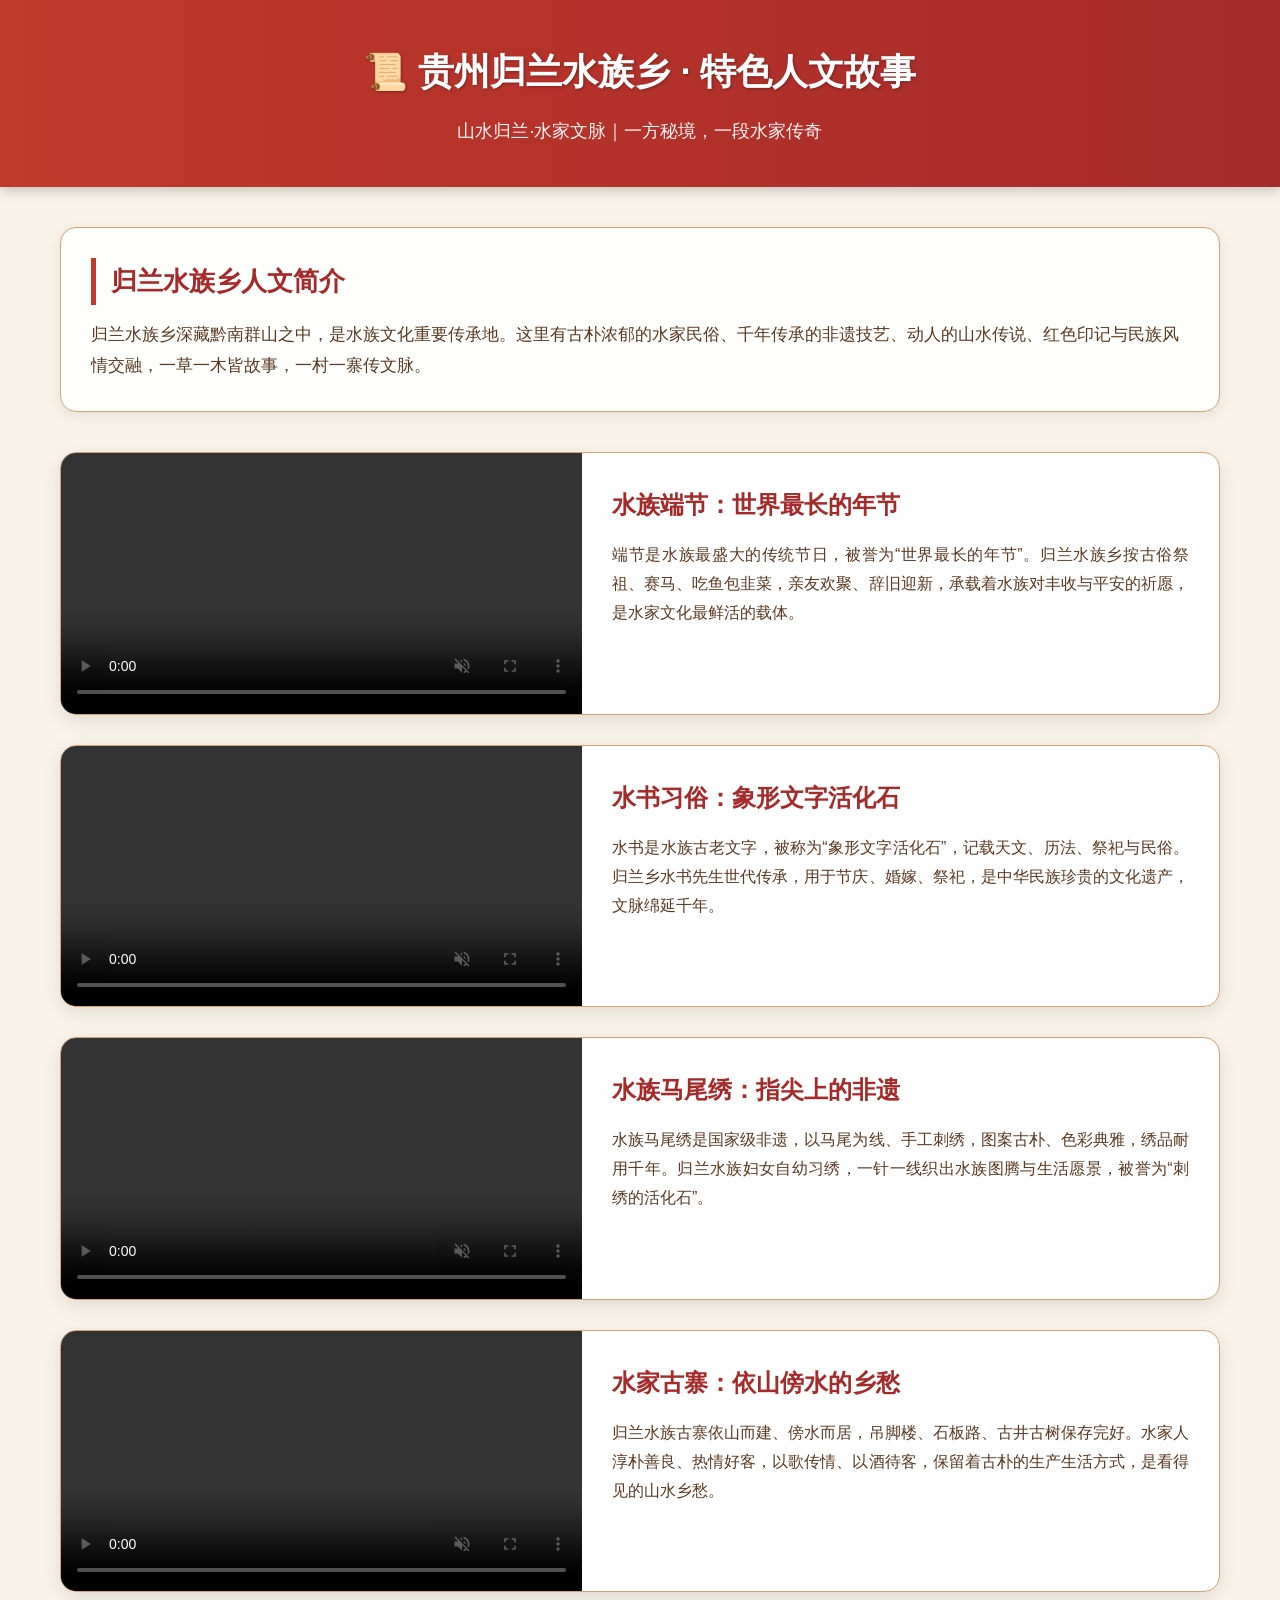
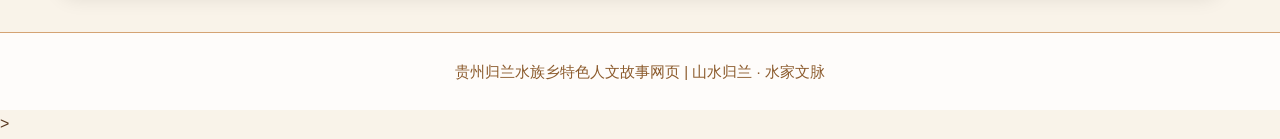
==== guilanrenwen/index.html @ 74374b3f "Add files via upload" ====
<!DOCTYPE html>
<html lang="zh-CN">
<head>
    <meta charset="UTF-8">
    <title>贵州归兰水族乡 · 特色人文故事</title>
    <style>
        * {
            margin: 0;
            padding: 0;
            box-sizing: border-box;
            font-family: "微软雅黑", sans-serif;
        }

        body {
            /* 改成你要的国风米白底色 */
            background: #f9f3e9;
            color: #5a3921;
            line-height: 1.8;
            background-image: url(""); /* 可以自己加古风山水底纹 */
        }

        /* 顶部标题栏，改成红棕国风配色 */
        .header-banner {
            background: linear-gradient(90deg, #c0392b, #a52a2a);
            color: white;
            text-align: center;
            padding: 40px 20px;
            box-shadow: 0 4px 12px rgba(0,0,0,0.2);
        }

        .header-banner h1 {
            font-size: 36px;
            margin-bottom: 10px;
            text-shadow: 1px 1px 3px rgba(0,0,0,0.3);
        }

        .header-banner p {
            font-size: 18px;
            opacity: 0.95;
        }

        .container {
            max-width: 1200px;
            margin: 40px auto;
            padding: 0 20px;
        }

        /* 简介模块，国风米白卡片 */
        .intro-section {
            background: rgba(255,255,255,0.9);
            border-radius: 16px;
            padding: 30px;
            margin-bottom: 40px;
            box-shadow: 0 4px 16px rgba(0,0,0,0.08);
            border: 1px solid #d4a373;
        }

        .intro-section h2 {
            color: #a52a2a;
            font-size: 26px;
            margin-bottom: 15px;
            border-left: 5px solid #c0392b;
            padding-left: 15px;
        }

        .intro-section p {
            font-size: 17px;
            color: #5a3921;
        }

        /* 景点卡片，国风浅棕调 */
        .scenery-item {
            display: flex;
            background: rgba(255,255,255,0.95);
            border-radius: 16px;
            overflow: hidden;
            margin-bottom: 30px;
            box-shadow: 0 6px 20px rgba(0,0,0,0.1);
            transition: transform 0.3s ease;
            border: 1px solid #d4a373;
        }

        .scenery-item:hover {
            transform: translateY(-5px);
        }

        .scenery-video {
            width: 45%;
            background: #f5e8d8;
            display: flex;
            align-items: center;
            justify-content: center;
        }

        .scenery-video video {
            width: 100%;
            height: 100%;
            object-fit: cover;
        }

        .scenery-text {
            width: 55%;
            padding: 30px;
        }

        .scenery-text h3 {
            font-size: 24px;
            color: #a52a2a;
            margin-bottom: 15px;
        }

        .scenery-text p {
            font-size: 16px;
            color: #5a3921;
            text-align: justify;
        }

        footer {
            text-align: center;
            padding: 25px;
            color: #8b5a2b;
            background: rgba(255,255,255,0.8);
            font-size: 15px;
            border-top: 1px solid #d4a373;
        }
    </style>
</head>
<body>
    <div class="header-banner">
        <h1>📜 贵州归兰水族乡 · 特色人文故事</h1>
        <p>山水归兰·水家文脉｜一方秘境，一段水家传奇</p >
    </div>

    <div class="container">
        <div class="intro-section">
            <h2>归兰水族乡人文简介</h2>
            <p>归兰水族乡深藏黔南群山之中，是水族文化重要传承地。这里有古朴浓郁的水家民俗、千年传承的非遗技艺、动人的山水传说、红色印记与民族风情交融，一草一木皆故事，一村一寨传文脉。</p >
        </div>

        <!-- 1 水族端节：最长的年节 -->
        <div class="scenery-item">
            <div class="scenery-video">
                <video controls muted loop playsinline>
                    <source src="video/video2.mp4" type="video/mp4">
                </video>
            </div>
            <div class="scenery-text">
                <h3>水族端节：世界最长的年节</h3>
                <p>端节是水族最盛大的传统节日，被誉为“世界最长的年节”。归兰水族乡按古俗祭祖、赛马、吃鱼包韭菜，亲友欢聚、辞旧迎新，承载着水族对丰收与平安的祈愿，是水家文化最鲜活的载体。</p >
            </div>
        </div>

        <!-- 2 水书习俗：象形文字活化石 -->
        <div class="scenery-item">
            <div class="scenery-video">
                <video controls muted loop playsinline>
                    <source src="video/video1.mp4" type="video/mp4">
                </video>
            </div>
            <div class="scenery-text">
                <h3>水书习俗：象形文字活化石</h3>
                <p>水书是水族古老文字，被称为“象形文字活化石”，记载天文、历法、祭祀与民俗。归兰乡水书先生世代传承，用于节庆、婚嫁、祭祀，是中华民族珍贵的文化遗产，文脉绵延千年。</p >
            </div>
        </div>

        <!-- 4 水族马尾绣：指尖上的非遗 -->
        <div class="scenery-item">
            <div class="scenery-video">
                <video controls muted loop playsinline>
                    <source src="video/video.mp4" type="video/mp4">
                </video>
            </div>
            <div class="scenery-text">
                <h3>水族马尾绣：指尖上的非遗</h3>
                <p>水族马尾绣是国家级非遗，以马尾为线、手工刺绣，图案古朴、色彩典雅，绣品耐用千年。归兰水族妇女自幼习绣，一针一线织出水族图腾与生活愿景，被誉为“刺绣的活化石”。</p >
            </div>
        </div>

        <!-- 5 水家古寨：依山傍水的乡愁 -->
        <div class="scenery-item">
            <div class="scenery-video">
                <video controls muted loop playsinline>
                    <source src="video/video3.mp4" type="video/mp4">
                </video>
            </div>
            <div class="scenery-text">
                <h3>水家古寨：依山傍水的乡愁</h3>
                <p>归兰水族古寨依山而建、傍水而居，吊脚楼、石板路、古井古树保存完好。水家人淳朴善良、热情好客，以歌传情、以酒待客，保留着古朴的生产生活方式，是看得见的山水乡愁。</p >
            </div>
        </div>
    </div>

    <footer>
        <p>贵州归兰水族乡特色人文故事网页 | 山水归兰 · 水家文脉</p >
    </footer>
</body>
</html>
>
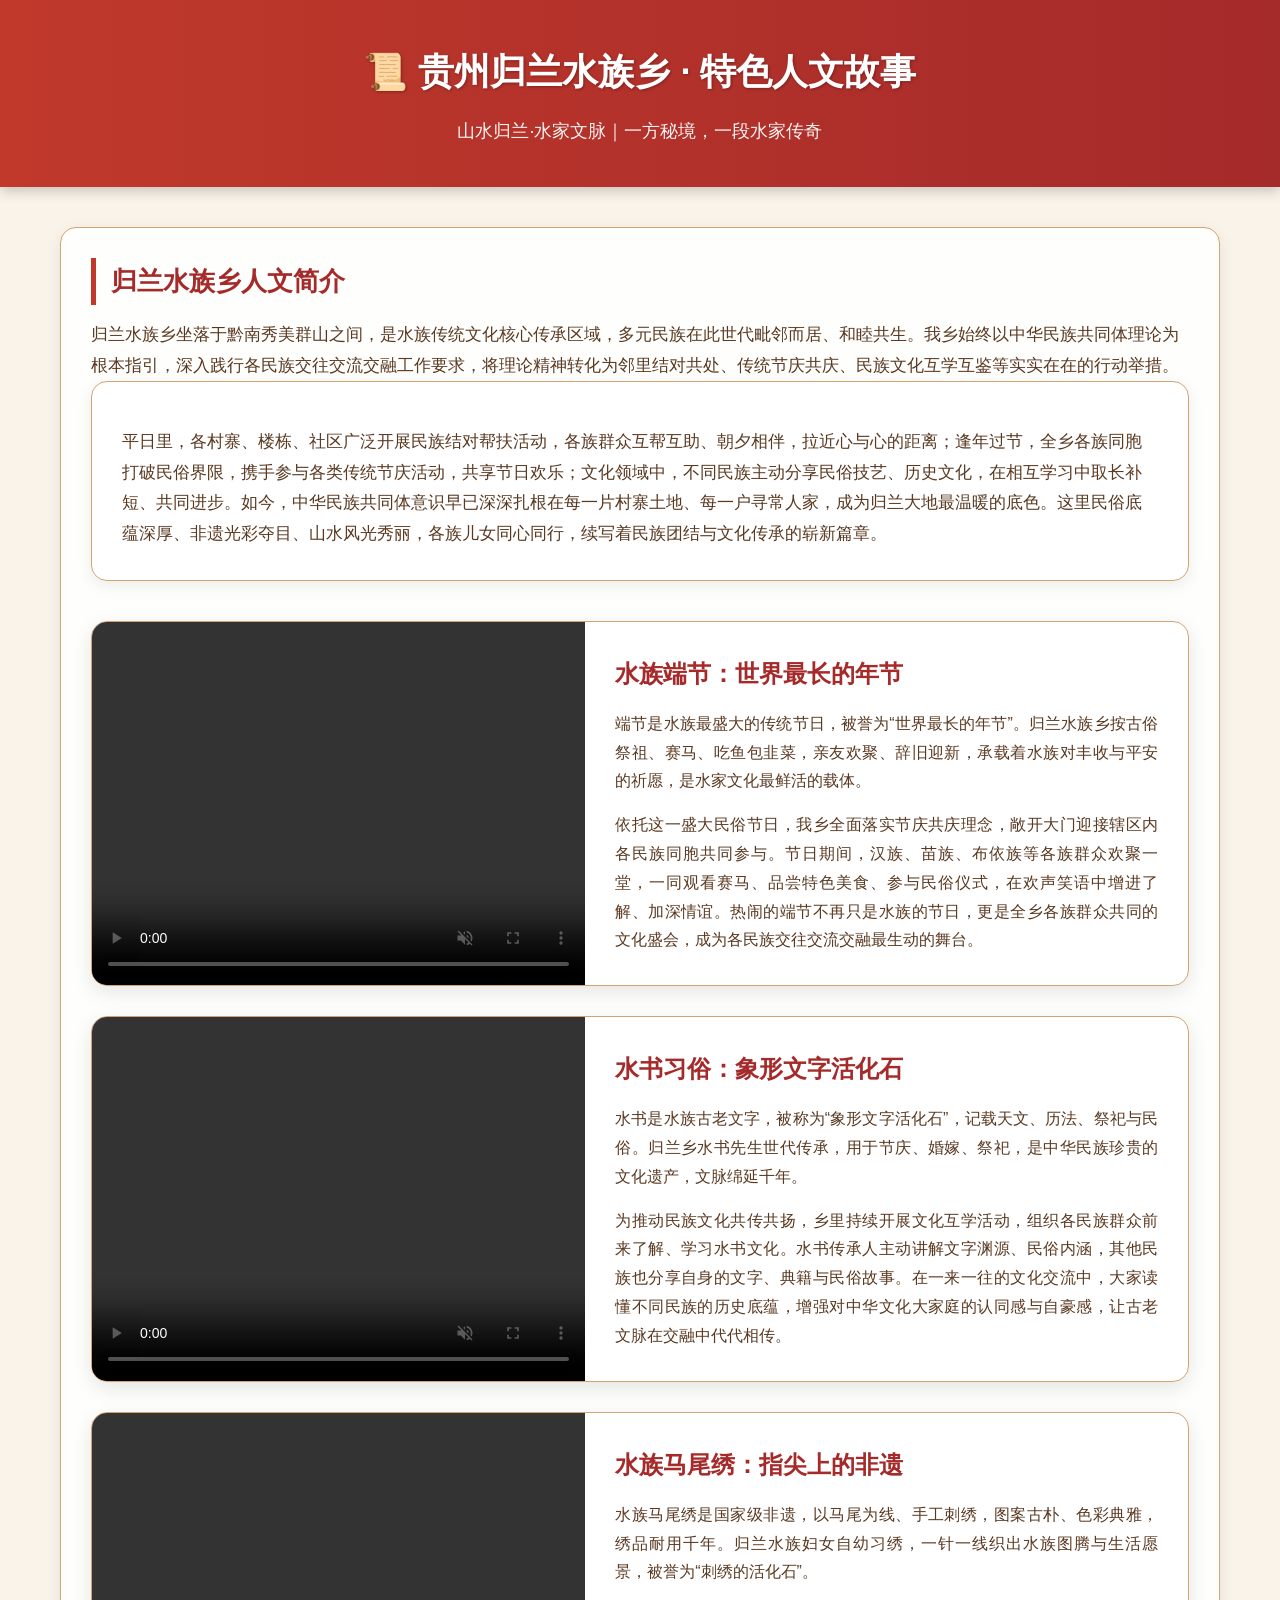
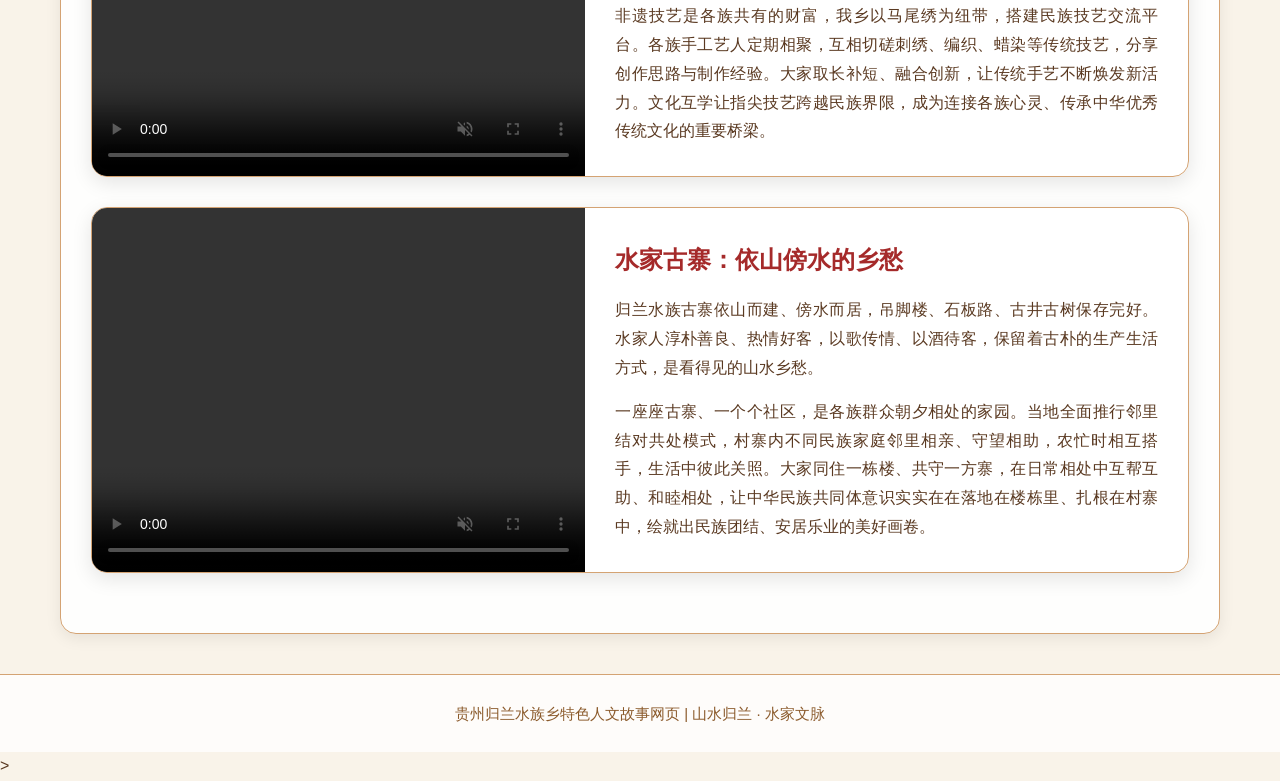
==== commit c9a377e5: "Add files via upload" ====
--- a/guilanrenwen/index.html
+++ b/guilanrenwen/index.html
@@ -134,7 +134,9 @@
     <div class="container">
         <div class="intro-section">
             <h2>归兰水族乡人文简介</h2>
-            <p>归兰水族乡深藏黔南群山之中，是水族文化重要传承地。这里有古朴浓郁的水家民俗、千年传承的非遗技艺、动人的山水传说、红色印记与民族风情交融，一草一木皆故事，一村一寨传文脉。</p >
+    <p>归兰水族乡坐落于黔南秀美群山之间，是水族传统文化核心传承区域，多元民族在此世代毗邻而居、和睦共生。我乡始终以中华民族共同体理论为根本指引，深入践行各民族交往交流交融工作要求，将理论精神转化为邻里结对共处、传统节庆共庆、民族文化互学互鉴等实实在在的行动举措。</p >
+    	<div class="intro-section">
+     <p style="margin-top:15px;">平日里，各村寨、楼栋、社区广泛开展民族结对帮扶活动，各族群众互帮互助、朝夕相伴，拉近心与心的距离；逢年过节，全乡各族同胞打破民俗界限，携手参与各类传统节庆活动，共享节日欢乐；文化领域中，不同民族主动分享民俗技艺、历史文化，在相互学习中取长补短、共同进步。如今，中华民族共同体意识早已深深扎根在每一片村寨土地、每一户寻常人家，成为归兰大地最温暖的底色。这里民俗底蕴深厚、非遗光彩夺目、山水风光秀丽，各族儿女同心同行，续写着民族团结与文化传承的崭新篇章。</p >
         </div>
 
         <!-- 1 水族端节：最长的年节 -->
@@ -146,9 +148,11 @@
             </div>
             <div class="scenery-text">
                 <h3>水族端节：世界最长的年节</h3>
-                <p>端节是水族最盛大的传统节日，被誉为“世界最长的年节”。归兰水族乡按古俗祭祖、赛马、吃鱼包韭菜，亲友欢聚、辞旧迎新，承载着水族对丰收与平安的祈愿，是水家文化最鲜活的载体。</p >
-            </div>
-        </div>
+    <p>端节是水族最盛大的传统节日，被誉为“世界最长的年节”。归兰水族乡按古俗祭祖、赛马、吃鱼包韭菜，亲友欢聚、辞旧迎新，承载着水族对丰收与平安的祈愿，是水家文化最鲜活的载体。</p >
+    <p style="margin-top:15px;">依托这一盛大民俗节日，我乡全面落实节庆共庆理念，敞开大门迎接辖区内各民族同胞共同参与。节日期间，汉族、苗族、布依族等各族群众欢聚一堂，一同观看赛马、品尝特色美食、参与民俗仪式，在欢声笑语中增进了解、加深情谊。热闹的端节不再只是水族的节日，更是全乡各族群众共同的文化盛会，成为各民族交往交流交融最生动的舞台。</p >
+            </div>
+        </div>
+ 
 
         <!-- 2 水书习俗：象形文字活化石 -->
         <div class="scenery-item">
@@ -160,6 +164,7 @@
             <div class="scenery-text">
                 <h3>水书习俗：象形文字活化石</h3>
                 <p>水书是水族古老文字，被称为“象形文字活化石”，记载天文、历法、祭祀与民俗。归兰乡水书先生世代传承，用于节庆、婚嫁、祭祀，是中华民族珍贵的文化遗产，文脉绵延千年。</p >
+    <p style="margin-top:15px;">为推动民族文化共传共扬，乡里持续开展文化互学活动，组织各民族群众前来了解、学习水书文化。水书传承人主动讲解文字渊源、民俗内涵，其他民族也分享自身的文字、典籍与民俗故事。在一来一往的文化交流中，大家读懂不同民族的历史底蕴，增强对中华文化大家庭的认同感与自豪感，让古老文脉在交融中代代相传。</p >
             </div>
         </div>
 
@@ -173,6 +178,7 @@
             <div class="scenery-text">
                 <h3>水族马尾绣：指尖上的非遗</h3>
                 <p>水族马尾绣是国家级非遗，以马尾为线、手工刺绣，图案古朴、色彩典雅，绣品耐用千年。归兰水族妇女自幼习绣，一针一线织出水族图腾与生活愿景，被誉为“刺绣的活化石”。</p >
+    <p style="margin-top:15px;">非遗技艺是各族共有的财富，我乡以马尾绣为纽带，搭建民族技艺交流平台。各族手工艺人定期相聚，互相切磋刺绣、编织、蜡染等传统技艺，分享创作思路与制作经验。大家取长补短、融合创新，让传统手艺不断焕发新活力。文化互学让指尖技艺跨越民族界限，成为连接各族心灵、传承中华优秀传统文化的重要桥梁。</p >
             </div>
         </div>
 
@@ -186,13 +192,14 @@
             <div class="scenery-text">
                 <h3>水家古寨：依山傍水的乡愁</h3>
                 <p>归兰水族古寨依山而建、傍水而居，吊脚楼、石板路、古井古树保存完好。水家人淳朴善良、热情好客，以歌传情、以酒待客，保留着古朴的生产生活方式，是看得见的山水乡愁。</p >
+    <p style="margin-top:15px;">一座座古寨、一个个社区，是各族群众朝夕相处的家园。当地全面推行邻里结对共处模式，村寨内不同民族家庭邻里相亲、守望相助，农忙时相互搭手，生活中彼此关照。大家同住一栋楼、共守一方寨，在日常相处中互帮互助、和睦相处，让中华民族共同体意识实实在在落地在楼栋里、扎根在村寨中，绘就出民族团结、安居乐业的美好画卷。</p >
             </div>
         </div>
     </div>
-
+</div>
     <footer>
         <p>贵州归兰水族乡特色人文故事网页 | 山水归兰 · 水家文脉</p >
     </footer>
 </body>
 </html>
->
+>
